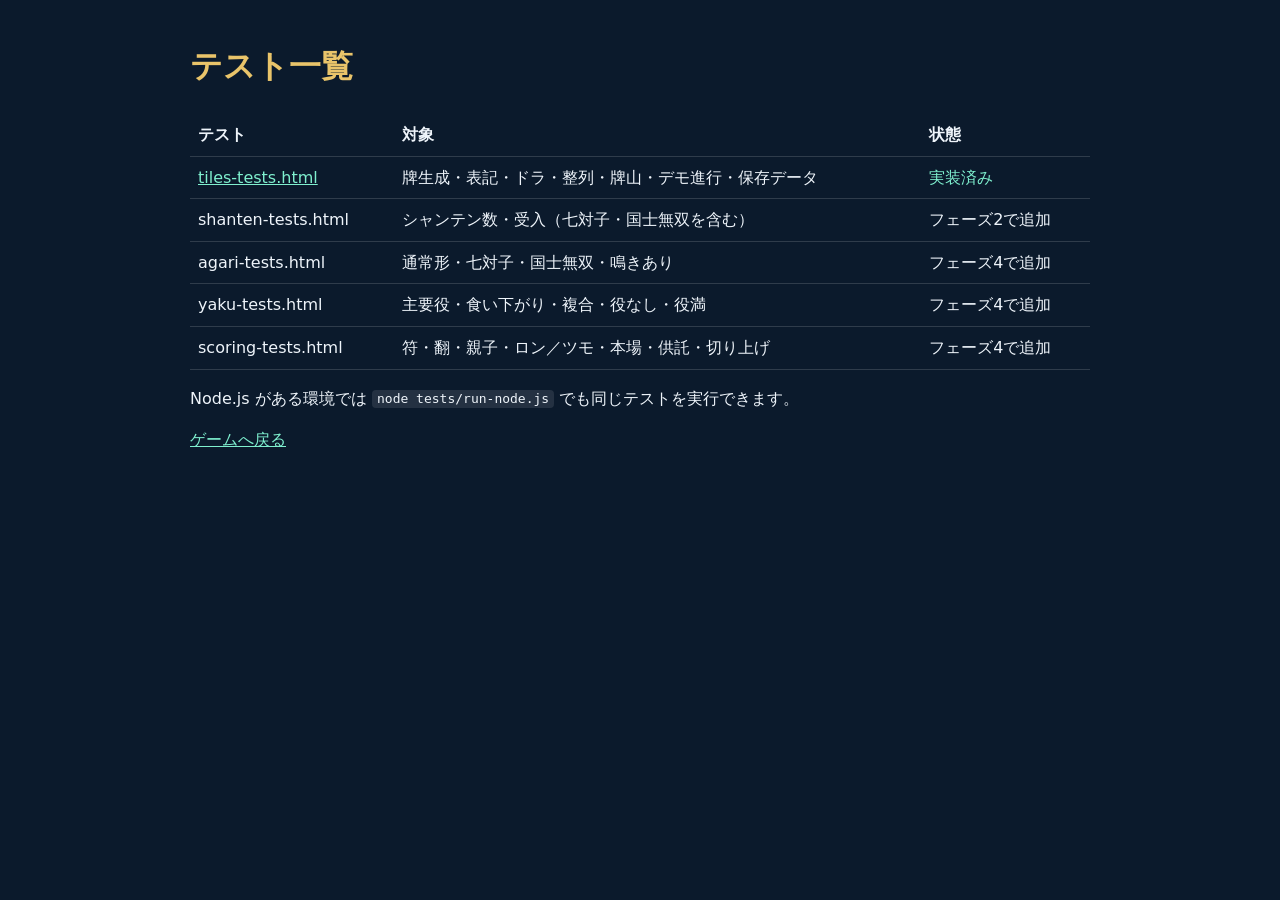
==== tests/index.html @ fcb54578 "Add files via upload" ====
<!doctype html>
<html lang="ja">
<head>
  <meta charset="utf-8">
  <meta name="viewport" content="width=device-width, initial-scale=1">
  <title>テスト一覧 | 星翠麻雀</title>
  <link rel="stylesheet" href="test-page.css">
</head>
<body>
  <h1>テスト一覧</h1>
  <table>
    <thead><tr><th>テスト</th><th>対象</th><th>状態</th></tr></thead>
    <tbody>
      <tr><td><a href="tiles-tests.html">tiles-tests.html</a></td><td>牌生成・表記・ドラ・整列・牌山・デモ進行・保存データ</td><td class="pass">実装済み</td></tr>
      <tr><td>shanten-tests.html</td><td>シャンテン数・受入（七対子・国士無双を含む）</td><td>フェーズ2で追加</td></tr>
      <tr><td>agari-tests.html</td><td>通常形・七対子・国士無双・鳴きあり</td><td>フェーズ4で追加</td></tr>
      <tr><td>yaku-tests.html</td><td>主要役・食い下がり・複合・役なし・役満</td><td>フェーズ4で追加</td></tr>
      <tr><td>scoring-tests.html</td><td>符・翻・親子・ロン／ツモ・本場・供託・切り上げ</td><td>フェーズ4で追加</td></tr>
    </tbody>
  </table>
  <p>Node.js がある環境では <code>node tests/run-node.js</code> でも同じテストを実行できます。</p>
  <p><a href="../index.html">ゲームへ戻る</a></p>
</body>
</html>
---- tests/test-page.css ----
body { font-family: system-ui, "Hiragino Sans", "Yu Gothic UI", sans-serif; background: #0b1a2c; color: #eef4fa; max-width: 900px; margin: 0 auto; padding: 20px 16px 60px; line-height: 1.6; }
a { color: #7ff0cf; }
h1 { color: #e9c46a; }
h2 { font-size: 1.05rem; margin-top: 1.4em; border-left: 4px solid #e9c46a; padding-left: .5em; }
ul { list-style: none; padding: 0; }
li { padding: 2px 0; }
.pass { color: #7ff0cf; }
.fail { color: #ff9a9a; font-weight: 700; }
.sum { font-size: 1.2rem; font-weight: 800; padding: 10px 14px; border-radius: 10px; background: rgba(255, 255, 255, .06); }
table { width: 100%; border-collapse: collapse; }
th, td { text-align: left; padding: 8px; border-bottom: 1px solid rgba(255, 255, 255, .15); }
code { background: rgba(255, 255, 255, .1); padding: .1em .4em; border-radius: 4px; }
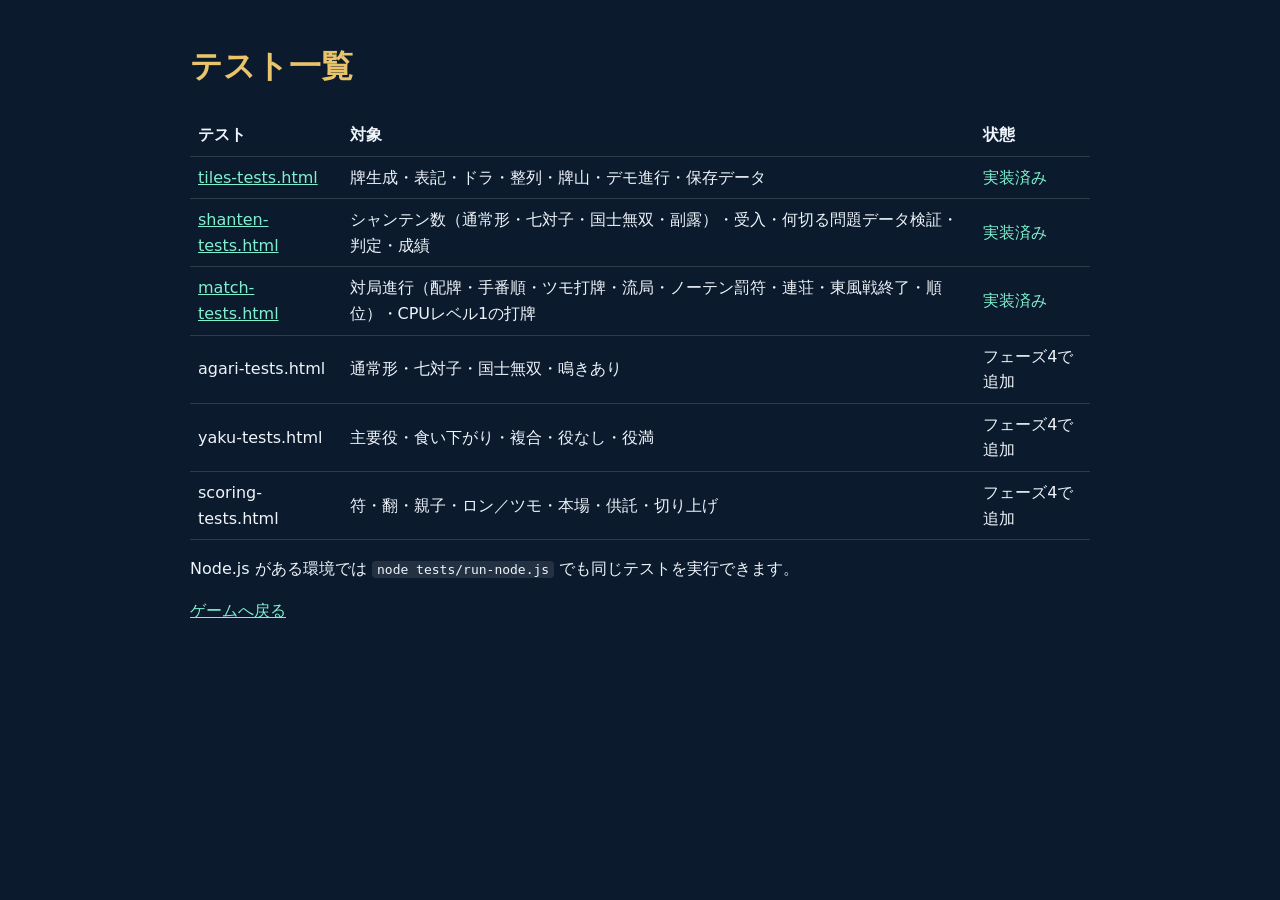
==== commit b8ab6270: "Add files via upload" ====
--- a/tests/index.html
+++ b/tests/index.html
@@ -12,7 +12,8 @@
     <thead><tr><th>テスト</th><th>対象</th><th>状態</th></tr></thead>
     <tbody>
       <tr><td><a href="tiles-tests.html">tiles-tests.html</a></td><td>牌生成・表記・ドラ・整列・牌山・デモ進行・保存データ</td><td class="pass">実装済み</td></tr>
-      <tr><td>shanten-tests.html</td><td>シャンテン数・受入（七対子・国士無双を含む）</td><td>フェーズ2で追加</td></tr>
+      <tr><td><a href="shanten-tests.html">shanten-tests.html</a></td><td>シャンテン数（通常形・七対子・国士無双・副露）・受入・何切る問題データ検証・判定・成績</td><td class="pass">実装済み</td></tr>
+      <tr><td><a href="match-tests.html">match-tests.html</a></td><td>対局進行（配牌・手番順・ツモ打牌・流局・ノーテン罰符・連荘・東風戦終了・順位）・CPUレベル1の打牌</td><td class="pass">実装済み</td></tr>
       <tr><td>agari-tests.html</td><td>通常形・七対子・国士無双・鳴きあり</td><td>フェーズ4で追加</td></tr>
       <tr><td>yaku-tests.html</td><td>主要役・食い下がり・複合・役なし・役満</td><td>フェーズ4で追加</td></tr>
       <tr><td>scoring-tests.html</td><td>符・翻・親子・ロン／ツモ・本場・供託・切り上げ</td><td>フェーズ4で追加</td></tr>
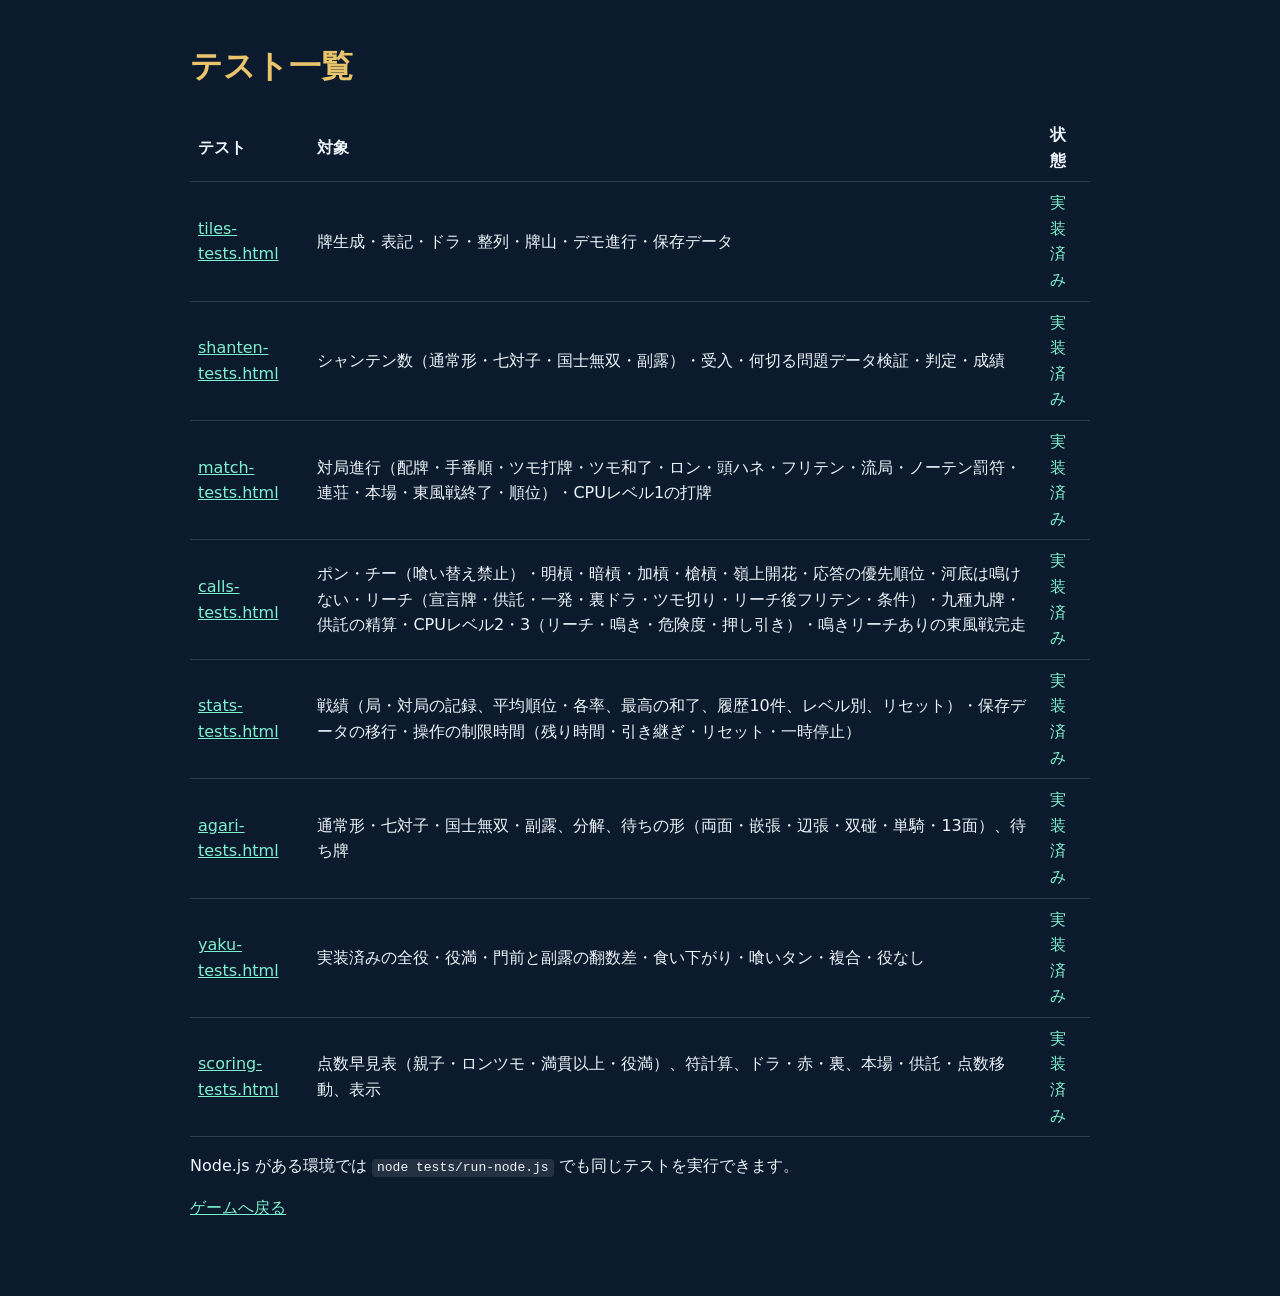
==== commit 640798e2: "Add files via upload" ====
--- a/tests/index.html
+++ b/tests/index.html
@@ -13,10 +13,12 @@
     <tbody>
       <tr><td><a href="tiles-tests.html">tiles-tests.html</a></td><td>牌生成・表記・ドラ・整列・牌山・デモ進行・保存データ</td><td class="pass">実装済み</td></tr>
       <tr><td><a href="shanten-tests.html">shanten-tests.html</a></td><td>シャンテン数（通常形・七対子・国士無双・副露）・受入・何切る問題データ検証・判定・成績</td><td class="pass">実装済み</td></tr>
-      <tr><td><a href="match-tests.html">match-tests.html</a></td><td>対局進行（配牌・手番順・ツモ打牌・流局・ノーテン罰符・連荘・東風戦終了・順位）・CPUレベル1の打牌</td><td class="pass">実装済み</td></tr>
-      <tr><td>agari-tests.html</td><td>通常形・七対子・国士無双・鳴きあり</td><td>フェーズ4で追加</td></tr>
-      <tr><td>yaku-tests.html</td><td>主要役・食い下がり・複合・役なし・役満</td><td>フェーズ4で追加</td></tr>
-      <tr><td>scoring-tests.html</td><td>符・翻・親子・ロン／ツモ・本場・供託・切り上げ</td><td>フェーズ4で追加</td></tr>
+      <tr><td><a href="match-tests.html">match-tests.html</a></td><td>対局進行（配牌・手番順・ツモ打牌・ツモ和了・ロン・頭ハネ・フリテン・流局・ノーテン罰符・連荘・本場・東風戦終了・順位）・CPUレベル1の打牌</td><td class="pass">実装済み</td></tr>
+      <tr><td><a href="calls-tests.html">calls-tests.html</a></td><td>ポン・チー（喰い替え禁止）・明槓・暗槓・加槓・槍槓・嶺上開花・応答の優先順位・河底は鳴けない・リーチ（宣言牌・供託・一発・裏ドラ・ツモ切り・リーチ後フリテン・条件）・九種九牌・供託の精算・CPUレベル2・3（リーチ・鳴き・危険度・押し引き）・鳴きリーチありの東風戦完走</td><td class="pass">実装済み</td></tr>
+      <tr><td><a href="stats-tests.html">stats-tests.html</a></td><td>戦績（局・対局の記録、平均順位・各率、最高の和了、履歴10件、レベル別、リセット）・保存データの移行・操作の制限時間（残り時間・引き継ぎ・リセット・一時停止）</td><td class="pass">実装済み</td></tr>
+      <tr><td><a href="agari-tests.html">agari-tests.html</a></td><td>通常形・七対子・国士無双・副露、分解、待ちの形（両面・嵌張・辺張・双碰・単騎・13面）、待ち牌</td><td class="pass">実装済み</td></tr>
+      <tr><td><a href="yaku-tests.html">yaku-tests.html</a></td><td>実装済みの全役・役満・門前と副露の翻数差・食い下がり・喰いタン・複合・役なし</td><td class="pass">実装済み</td></tr>
+      <tr><td><a href="scoring-tests.html">scoring-tests.html</a></td><td>点数早見表（親子・ロンツモ・満貫以上・役満）、符計算、ドラ・赤・裏、本場・供託・点数移動、表示</td><td class="pass">実装済み</td></tr>
     </tbody>
   </table>
   <p>Node.js がある環境では <code>node tests/run-node.js</code> でも同じテストを実行できます。</p>
